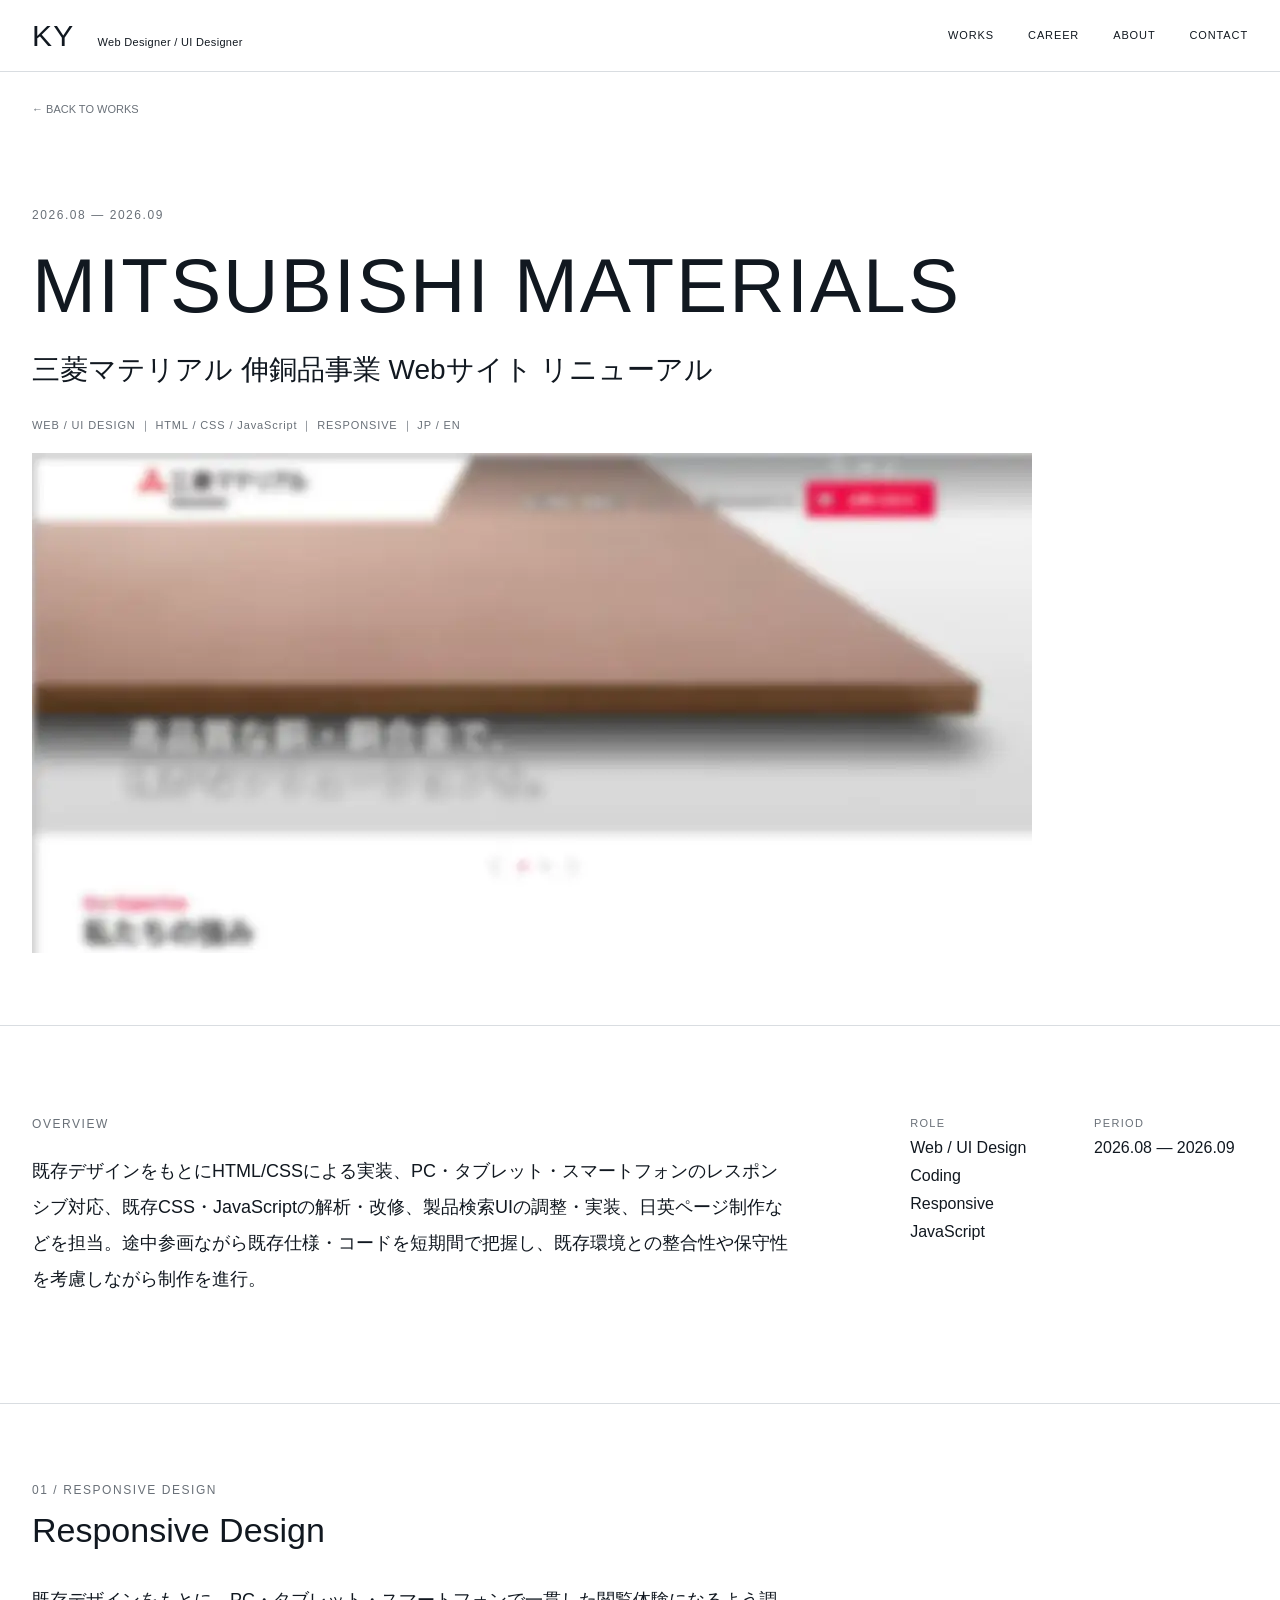
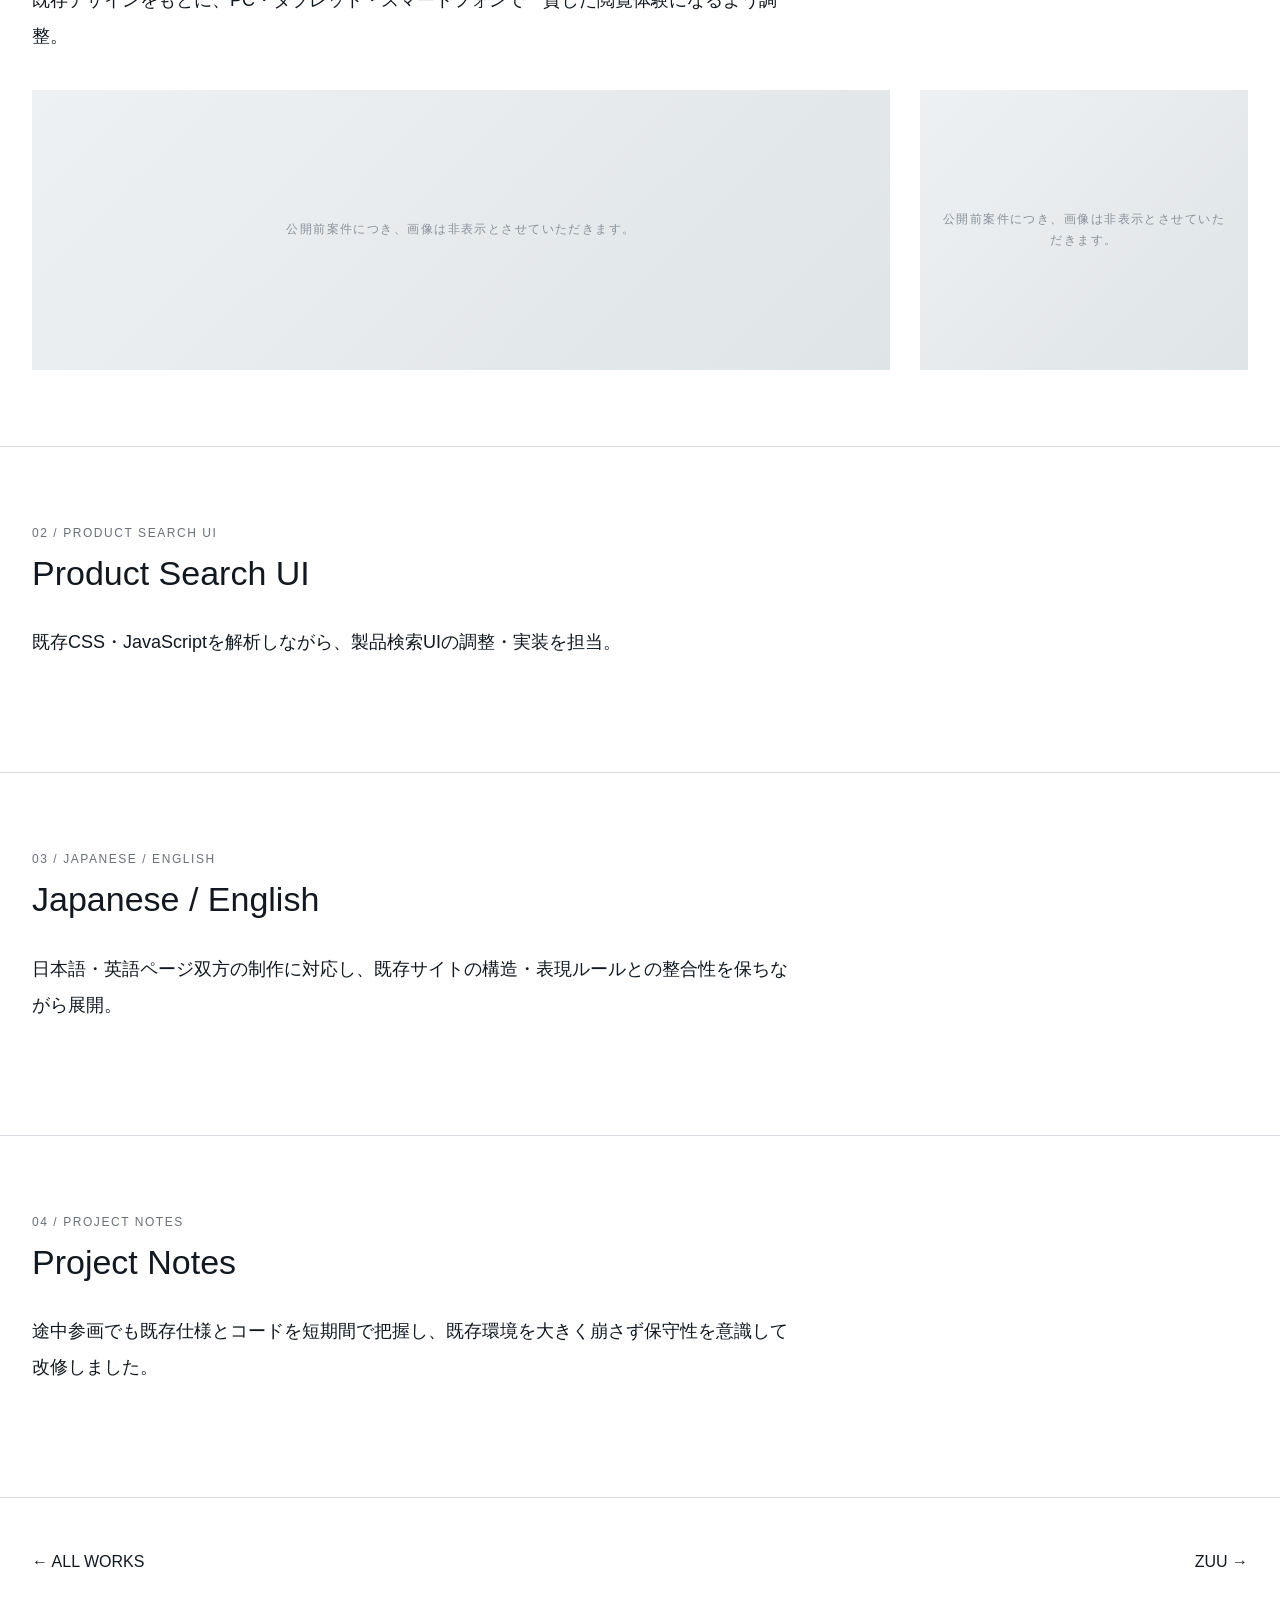
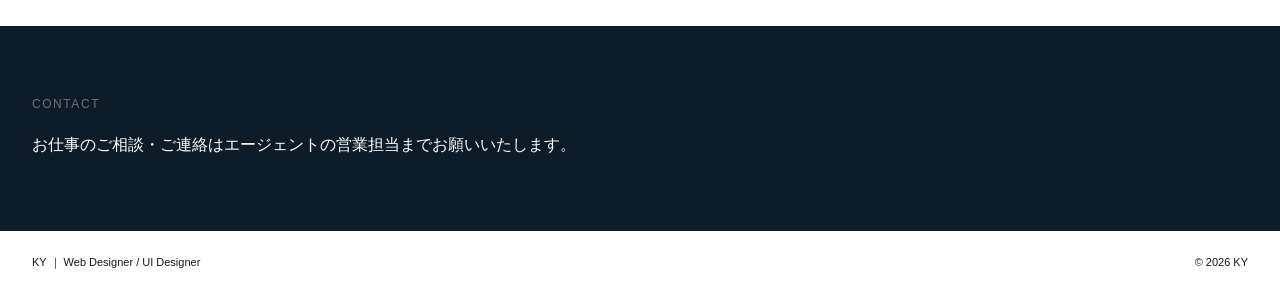
==== works/mitsubishi.html @ 1f9609f3 "Add files via upload" ====
<!doctype html>
<html lang="ja">

<head>
  <meta charset="utf-8">
  <meta name="viewport" content="width=device-width,initial-scale=1">
  <meta name="robots" content="noindex,nofollow,noarchive">
  <title>MITSUBISHI MATERIALS | KY Portfolio</title>
  <link rel="stylesheet" href="../assets/css/style.css">
</head>

<body>

  <header class="site-header">
    <div class="container header-inner">
      <a class="brand" href="../index.html">KY <small>Web Designer / UI Designer</small></a>
      <nav class="nav">
        <a href="../index.html#works">WORKS</a><a href="../index.html#career">CAREER</a>
        <a href="../index.html#about">ABOUT</a><a href="../index.html#contact">CONTACT</a>
      </nav>
    </div>
  </header>
  <main>
    <nav class="container breadcrumb" aria-label="パンくず"><a href="../index.html#works">← BACK TO WORKS</a></nav>
    <section class="project-hero">
      <div class="container">
        <div class="kicker">2026.08 — 2026.09</div>
        <h1 class="project-title">MITSUBISHI MATERIALS</h1>
        <p class="project-subtitle">三菱マテリアル 伸銅品事業 Webサイト リニューアル</p>
        <div class="tags">WEB / UI DESIGN ｜ HTML / CSS / JavaScript ｜ RESPONSIVE ｜ JP / EN</div>
        <img src="../assets/images/work_01_01.webp" alt="">
      </div>
    </section>
    <section class="section">
      <div class="container project-meta">
        <div>
          <div class="kicker">OVERVIEW</div>
          <p class="note">
            既存デザインをもとにHTML/CSSによる実装、PC・タブレット・スマートフォンのレスポンシブ対応、既存CSS・JavaScriptの解析・改修、製品検索UIの調整・実装、日英ページ制作などを担当。途中参画ながら既存仕様・コードを短期間で把握し、既存環境との整合性や保守性を考慮しながら制作を進行。
          </p>
        </div>
        <dl class="project-data">
          <div>
            <dt>ROLE</dt>
            <dd>Web / UI Design<br>Coding<br>Responsive<br>JavaScript</dd>
          </div>
          <div>
            <dt>PERIOD</dt>
            <dd>2026.08 — 2026.09</dd>
          </div>
        </dl>
      </div>
    </section>
    <section class="case-block">
      <div class="container">
        <div class="kicker">01 / RESPONSIVE DESIGN</div>
        <h2>Responsive Design</h2>
        <p class="note">既存デザインをもとに、PC・タブレット・スマートフォンで一貫した閲覧体験になるよう調整。</p>
        <div class="case-images two" style="margin-top:36px">
          <div class="placeholder">公開前案件につき、画像は非表示とさせていただきます。</div>
          <div class="placeholder">公開前案件につき、画像は非表示とさせていただきます。</div>
        </div>
      </div>
    </section>
    <section class="case-block">
      <div class="container">
        <div class="kicker">02 / PRODUCT SEARCH UI</div>
        <h2>Product Search UI</h2>
        <p class="note">既存CSS・JavaScriptを解析しながら、製品検索UIの調整・実装を担当。</p>
        <div class="case-images equal" style="margin-top:36px">
        </div>
      </div>
    </section>
    <section class="case-block">
      <div class="container">
        <div class="kicker">03 / JAPANESE / ENGLISH</div>
        <h2>Japanese / English</h2>
        <p class="note">日本語・英語ページ双方の制作に対応し、既存サイトの構造・表現ルールとの整合性を保ちながら展開。</p>
        <div class="case-images equal" style="margin-top:36px">

        </div>
      </div>
    </section>
    <section class="case-block">
      <div class="container">
        <div class="kicker">04 / PROJECT NOTES</div>
        <h2>Project Notes</h2>
        <p class="note">途中参画でも既存仕様とコードを短期間で把握し、既存環境を大きく崩さず保守性を意識して改修しました。</p>
        <div class="case-images equal" style="margin-top:36px">

        </div>
      </div>
    </section>
    <div class="container project-nav"><a href="../index.html#works">← ALL WORKS</a><a href="zuu.html">ZUU →</a></div>
  </main>

  <section class="contact" id="contact">
    <div class="container contact-inner">
      <header>
        <p class="kicker">CONTACT</p>
        <p>お仕事のご相談・ご連絡はエージェントの営業担当までお願いいたします。</p>
      </header>
    </div>
  </section>
  <footer class="site-footer">
    <div class="container footer-inner"><span>KY ｜ Web Designer / UI Designer</span><span>© 2026 KY</span></div>
  </footer>
  <script src="../assets/js/main.js"></script>
</body>

</html>
---- assets/css/style.css ----
:root {
  --ink:#111820;
  --muted:#697078;
  --line:#d9dde1;
  --navy:#0c1d29;
  --paper:#fff;
  --soft:#f4f6f7;
  --max:1240px;
}

* {
  box-sizing:border-box
}

html {
  scroll-behavior:smooth
}

body {
  margin:0;
  color:var(--ink);
  background:var(--paper);
  font-family:"Helvetica Neue",Helvetica,"Noto Sans JP","Hiragino Kaku Gothic ProN","Yu Gothic",Arial,sans-serif;
  line-height:1.75
}

img {
  max-width:100%;
  display:block
}

a {
  color:inherit;
  text-decoration:none
}

.container {
  width:min(calc(100% - 64px),var(--max));
  margin:auto
}

.site-header {
  height:72px;
  border-bottom:1px solid var(--line);
  display:flex;
  align-items:center;
  position:sticky;
  top:0;
  background:rgba(255,255,255,.96);
  z-index:10
}

.header-inner {
  display:flex;
  align-items:center;
  justify-content:space-between
}

.brand {
  font:300 30px/1 Helvetica,"Helvetica Neue",Arial,sans-serif;
  letter-spacing:.04em
}

.brand small {
  font-size:11px;
  margin-left:14px;
  letter-spacing:.03em
}

.nav {
  display:flex;
  gap:34px;
  font-size:11px;
  letter-spacing:.08em
}

.hero {
  display:grid;
  grid-template-columns:1fr 1.1fr;
  min-height:590px;
  border-bottom:1px solid var(--line)
}

.hero-media {
  width: 100%;
}

.hero-media img {
  display: block;
  width: 100%;
  height: auto;
  object-fit: contain;
}

.hero-copy {
  padding:80px max(32px,calc((100vw - var(--max))/2)) 70px max(32px,calc((100vw - var(--max))/2));
  padding-right:64px
}

.eyebrow,.kicker {
  font-size:12px;
  letter-spacing:.13em;
  text-transform:uppercase;
  color:var(--muted)
}

.hero h1,.project-title,.section-title {
  font-family:Helvetica,"Helvetica Neue",Arial,sans-serif;
  font-weight:300;
  letter-spacing:.025em
}

.hero h1 {
  font-size:clamp(52px,6vw,88px);
  line-height:1.03;
  margin:28px 0
}

.hero-media {
  background:var(--soft);
  min-height:520px
}

.placeholder {
  width:100%;
  height:100%;
  min-height:280px;
  background:linear-gradient(135deg,#eef1f3,#dfe4e7);
  display:grid;
  place-items:center;
  color:#899198;
  font-size:12px;
  letter-spacing:.12em;
  text-align:center;
  padding:20px
}

.section {
  padding:88px 0;
  border-bottom:1px solid var(--line)
}

.section-head {
  display:flex;
  align-items:end;
  justify-content:space-between;
  margin-bottom:32px
}

.section-title {
  font-size:34px;
  letter-spacing:.12em;
  margin:0
}

.work-row {
  display:grid;
  grid-template-columns:1.05fr .95fr;
  gap:56px;
  padding:40px 0;
  margin-bottom:56px;
  border-bottom:1px solid var(--line)
}

.work-row:last-child {
  margin-bottom:0
}

.work-copy {
  align-self:center
}

.work-copy h3 {
  font-size:30px;
  font-weight:500;
  line-height:1.35;
  margin:8px 0 20px
}

.tags {
  font-size:11px;
  letter-spacing:.08em;
  color:var(--muted);
  margin:18px 0
}

.text-link {
  display:inline-flex;
  gap:30px;
  align-items:center;
  margin-top:18px;
  font-size:12px;
  letter-spacing:.08em
}

.other-card {
  border-top:1px solid var(--line);
  padding-top:18px
}

.other-card .placeholder {
  aspect-ratio:16/9;
  min-height:0
}

.other-card h3 {
  font-size:17px;
  margin:12px 0 0
}

.two-col {
  display:grid;
  grid-template-columns:1fr 1fr;
  gap:80px
}

.timeline {
  border-left:1px solid var(--line);
  padding-left:28px
}

.timeline-item {
  display:grid;
  grid-template-columns:110px 1fr;
  gap:20px;
  margin:0 0 26px;
  position:relative
}

.timeline-item:before {
  content:"";
  position:absolute;
  width:7px;
  height:7px;
  border-radius:50%;
  background:var(--ink);
  left:-32px;
  top:10px
}

.timeline time {
  font-size:12px;
  color:var(--muted)
}

.skills {
  display:grid;
  grid-template-columns:repeat(3,1fr);
  border-top:1px solid var(--line);
  border-left:1px solid var(--line)
}

.skill {
  min-height:120px;
  border-right:1px solid var(--line);
  border-bottom:1px solid var(--line);
  display:grid;
  place-items:center;
  text-align:center;
  font-size:13px;
  padding:15px
}

.contact {
  background:var(--navy);
  color:white;
  padding:56px 0
}

.contact-inner {
  display:flex;
  align-items:center;
  justify-content:space-between;
  gap:40px
}

.button {
  display:inline-block;
  background:#fff;
  color:#111;
  padding:15px 34px;
  font-size:13px
}

.site-footer {
  padding:22px 0;
  font-size:11px
}

.footer-inner {
  display:flex;
  justify-content:space-between
}

.breadcrumb {
  padding:28px 0;
  font-size:11px;
  color:var(--muted)
}

.project-hero {
  padding:58px 0 72px;
  border-bottom:1px solid var(--line)
}

.project-title {
  font-size:clamp(46px,6vw,78px);
  line-height:1.08;
  margin:18px 0
}

.project-subtitle {
  font-size:28px;
  font-weight:500;
  margin:0 0 22px
}

.project-cover {
  margin-top:50px;
  height:min(58vw,680px)
}

.meta-grid {
  display:grid;
  grid-template-columns:1.4fr .6fr;
  gap:90px
}

.meta-side {
  display:grid;
  grid-template-columns:1fr 1fr;
  gap:30px
}

.meta-side h3,.case-block h3 {
  font-size:11px;
  letter-spacing:.12em;
  color:var(--muted);
  font-weight:400
}

.case-block {
  padding:76px 0;
  border-bottom:1px solid var(--line)
}

.case-block h2 {
  font:300 34px/1.25 Helvetica,"Helvetica Neue",Arial,sans-serif;
  margin:8px 0 30px
}

.case-images.two {
  display:grid;
  grid-template-columns:1.7fr .65fr;
  gap:30px;
  align-items:start
}

.case-images.equal {
  display:grid;
  grid-template-columns:1fr 1fr;
  gap:30px
}

.project-nav {
  display:flex;
  justify-content:space-between;
  padding:50px 0
}

.note {
  max-width:760px;
  font-size:18px;
  line-height:2
}

@media(max-width:800px) {
  .container {
    width:min(calc(100% - 36px),var(--max))
  }
  .site-header {
    height:62px
  }
  .brand small {
    display:none
  }
  .nav {
    gap:15px;
    font-size:9px
  }
  .hero {
    grid-template-columns:1fr
  }
  .hero-copy {
    padding:55px 18px
  }
  .hero-media {
    min-height:330px
  }
  .section {
    padding:60px 0
  }
  .section-title {
    font-size:27px
  }
  .work-row,.two-col,.meta-grid {
    grid-template-columns:1fr;
    gap:30px
  }
  .skills {
    grid-template-columns:1fr 1fr
  }
  .case-images.two,.case-images.equal {
    grid-template-columns:1fr
  }
  .project-cover {
    height:62vw;
    min-height:280px
  }
  .project-title {
    font-size:46px
  }
  .contact-inner {
    display:block
  }
  .contact .button {
    margin-top:22px
  }
}

@media(max-width:520px) {
  .nav a:nth-child(2),.nav a:nth-child(3) {
    display:none
  }
  .timeline-item {
    grid-template-columns:80px 1fr
  }
  .skills {
    grid-template-columns:1fr 1fr
  }
  .section-head {
    display:block
  }
}

/* ---------- Simple archive project pages ---------- */
.archive-hero {
  padding:58px 0 48px;
  border-bottom:1px solid var(--line)
}

.archive-hero h1 {
  font:300 clamp(38px,5vw,64px)/1.12 Helvetica,"Helvetica Neue",Arial,sans-serif;
  margin:12px 0 18px
}

.archive-summary {
  max-width:850px;
  font-size:17px
}

.archive-info {
  display:grid;
  grid-template-columns:160px 1fr;
  gap:22px;
  padding:14px 0;
  border-top:1px solid var(--line)
}

.archive-info:last-child {
  border-bottom:1px solid var(--line)
}

.archive-info dt {
  font-size:11px;
  letter-spacing:.1em;
  color:var(--muted)
}

.archive-info dd {
  margin:0
}

.archive-gallery {
  display:grid;
  grid-template-columns:repeat(2,1fr);
  gap:28px;
  margin-top:34px
}

.archive-gallery .placeholder {
  aspect-ratio:16/10;
  min-height:0
}

.archive-description {
  max-width:850px
}

.archive-back {
  padding:45px 0
}

@media(max-width:800px) {
  .archive-info {
    grid-template-columns:1fr;
    gap:4px
  }
  .archive-gallery {
    grid-template-columns:1fr
  }
}

/* =========================================================
   Horizontal overflow prevention
   ========================================================= */
html, body {
  width: 100%;
  max-width: 100%;
  overflow-x: clip;
}

img, svg, video, iframe {
  max-width: 100%;
  height: auto;
}

.hero > *, .work-row > *, .two-col > *, .meta-grid > *, .case-images > *, .archive-gallery > *, .header-inner > *, .contact-inner > * {
  min-width: 0;
}

p, dd, a, small, .work-copy, .archive-summary, .note {
  overflow-wrap: anywhere;
}

@media (max-width: 800px) {
  .container {
    width: calc(100% - 36px);
    max-width: 100%;
  }
  .hero,   .work-row,   .two-col,   .meta-grid,   .case-images.two,   .case-images.equal,   .archive-gallery {
    min-width: 0;
    max-width: 100%;
  }
}

/* =========================================================
   Semantic markup refactor
   ul / dl / section / article / figure are preferred over
   generic div wrappers where the content has clear meaning.
   ========================================================= */
ul, ol, dl {
  margin: 0;
  padding: 0;
}

.work-list, .other-list, .skill-list, .timeline, .archive-gallery, .case-images {
  list-style: none;
}

.work-list > li {
  padding: 0;
}

.other-list {
  display: grid;
  grid-template-columns: repeat(3, 1fr);
  gap: 30px;
}

.other-list > li {
  min-width: 0;
}

.skill-list {
  display: grid;
  grid-template-columns: repeat(3, 1fr);
  border-top: 1px solid var(--line);
  border-left: 1px solid var(--line);
}

.skill-list > li {
  min-height: 120px;
  border-right: 1px solid var(--line);
  border-bottom: 1px solid var(--line);
  display: grid;
  place-items: center;
  text-align: center;
  font-size: 13px;
  padding: 15px;
}

.timeline {
  border-left: 1px solid var(--line);
  padding-left: 28px;
}

.timeline > li {
  display: grid;
  grid-template-columns: 110px 1fr;
  gap: 20px;
  margin: 0 0 26px;
  position: relative;
}

.timeline > li::before {
  content: "";
  position: absolute;
  width: 7px;
  height: 7px;
  border-radius: 50%;
  background: var(--ink);
  left: -32px;
  top: 10px;
}

.timeline time {
  font-size: 12px;
  color: var(--muted);
}

.project-meta {
  display: grid;
  grid-template-columns: 1.4fr .6fr;
  gap: 90px;
}

.project-data {
  display: grid;
  grid-template-columns: 1fr 1fr;
  gap: 30px;
}

.project-data > div {
  min-width: 0;
}

.project-data dt, .archive-data dt {
  font-size: 11px;
  letter-spacing: .12em;
  color: var(--muted);
  font-weight: 400;
}

.project-data dd, .archive-data dd {
  margin: 0;
}

.archive-data > div {
  display: grid;
  grid-template-columns: 160px 1fr;
  gap: 22px;
  padding: 14px 0;
  border-top: 1px solid var(--line);
}

.archive-data > div:last-child {
  border-bottom: 1px solid var(--line);
}

figure {
  margin: 0;
}

figure figcaption {
  margin-top: 10px;
  font-size: 13px;
}

.other-list > *, .skill-list > *, .timeline > *, .project-meta > *, .project-data > *, .archive-data > * {
  min-width: 0;
}

@media (max-width: 800px) {
  .other-list {
    grid-template-columns: 1fr 1fr;
  }
  .skill-list {
    grid-template-columns: 1fr 1fr;
  }
  .timeline > li {
    grid-template-columns: 80px 1fr;
  }
  .project-meta {
    grid-template-columns: 1fr;
    gap: 30px;
  }
  .archive-data > div {
    grid-template-columns: 1fr;
    gap: 4px;
  }
}

@media (max-width: 520px) {
  .other-list {
    grid-template-columns: 1fr;
  }
}

/* OTHER WORKS：期間・職種・業務内容 */
.other-card time {
  display: block;
  margin-top: 14px;
  color: var(--muted);
  font-size: 11px;
  letter-spacing: .08em;
}

.other-card h3 {
  margin-top: 4px;
}

.career-card__role {
  margin: 3px 0 10px;
  color: var(--muted);
  font-size: 11px;
  line-height: 1.5;
  letter-spacing: .06em;
  text-transform: uppercase;
}

.career-card__description {
  margin: 0;
  font-size: 13px;
  line-height: 1.75;
  overflow-wrap: anywhere;
}

.other-card, .other-card > * {
  min-width: 0;
}
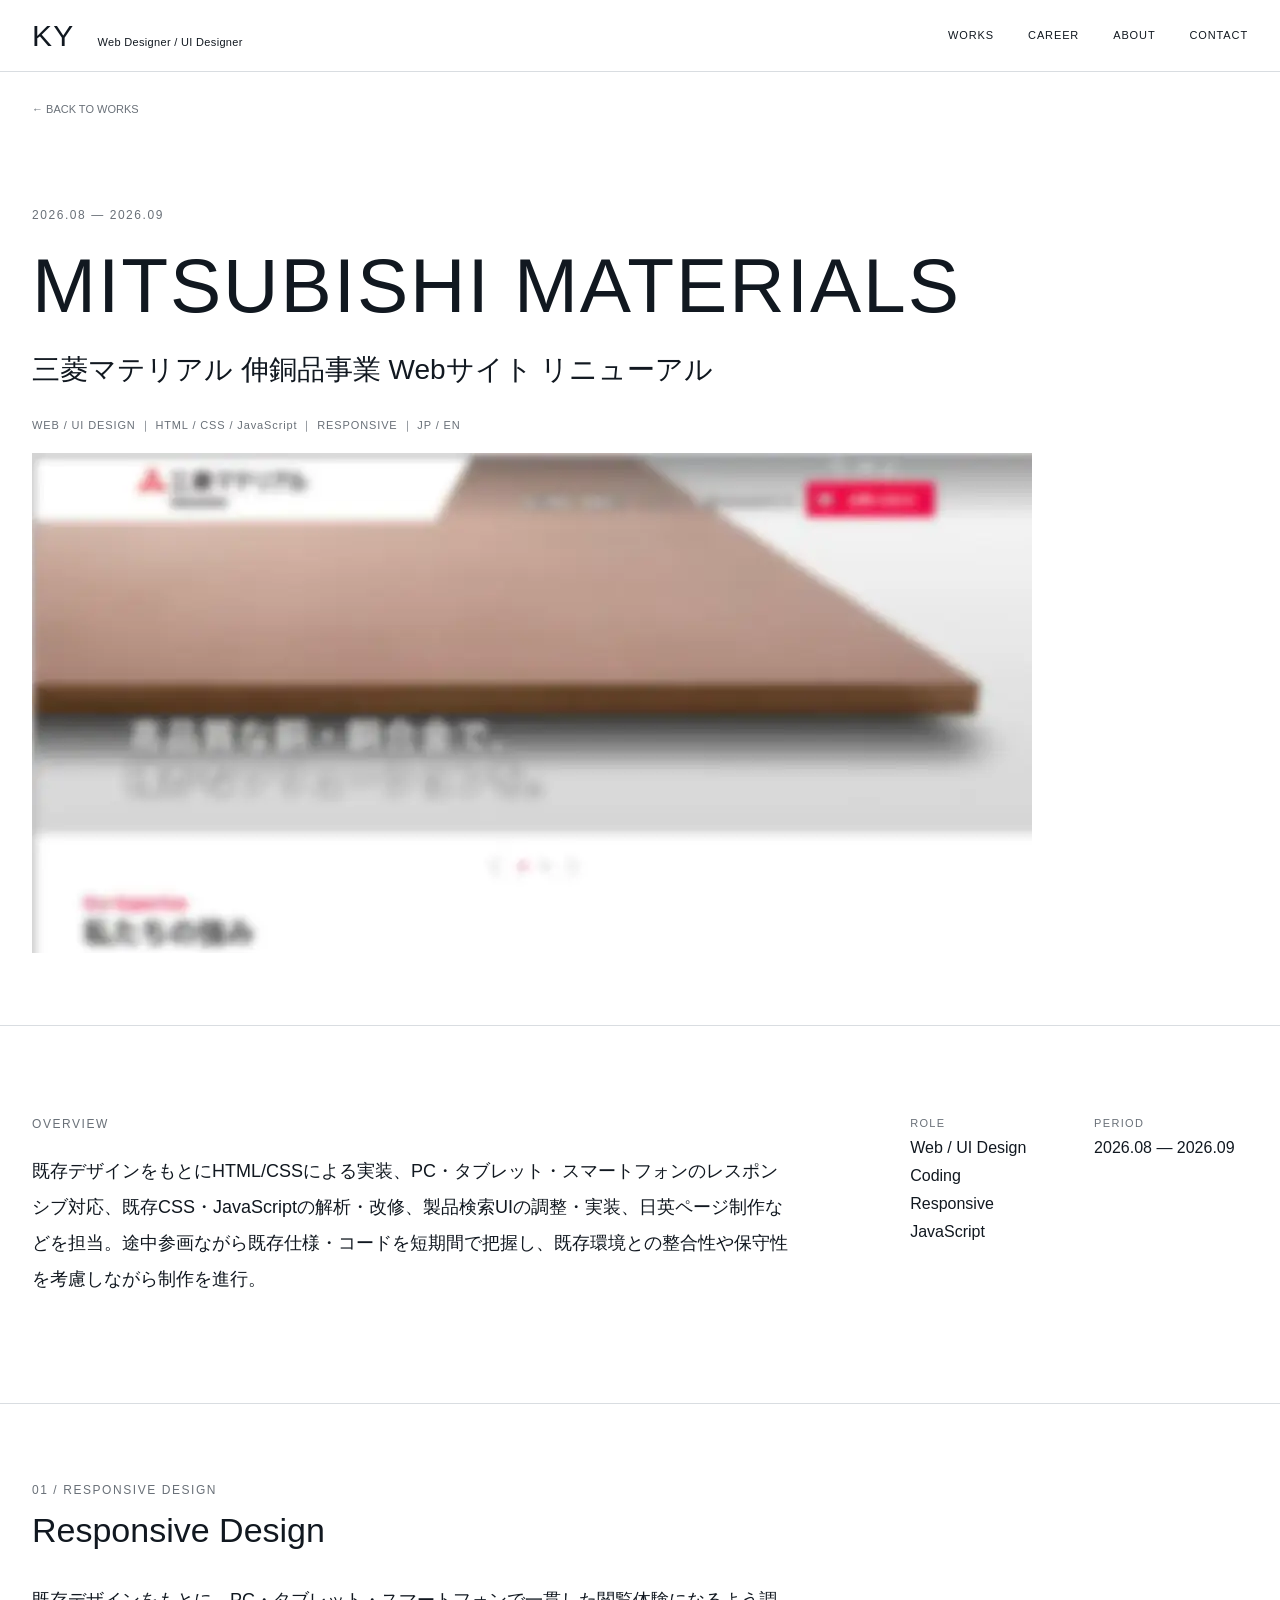
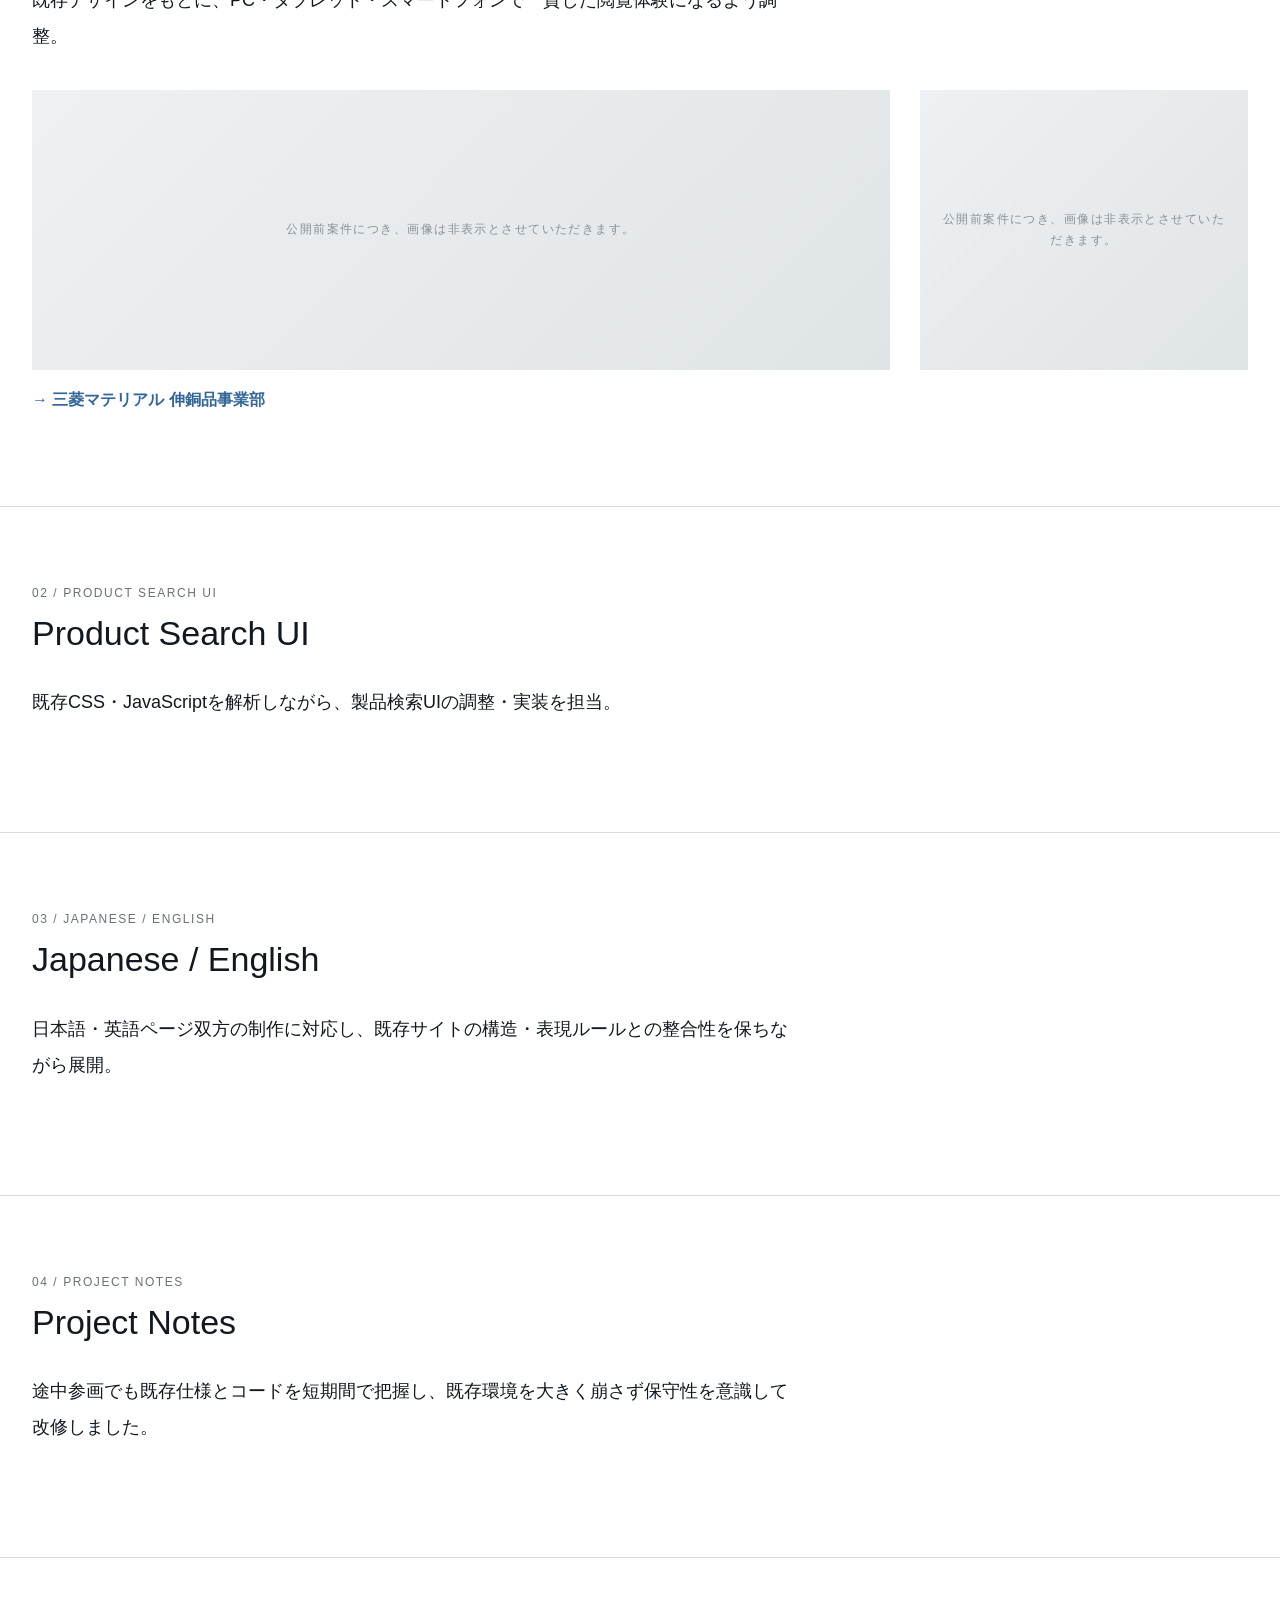
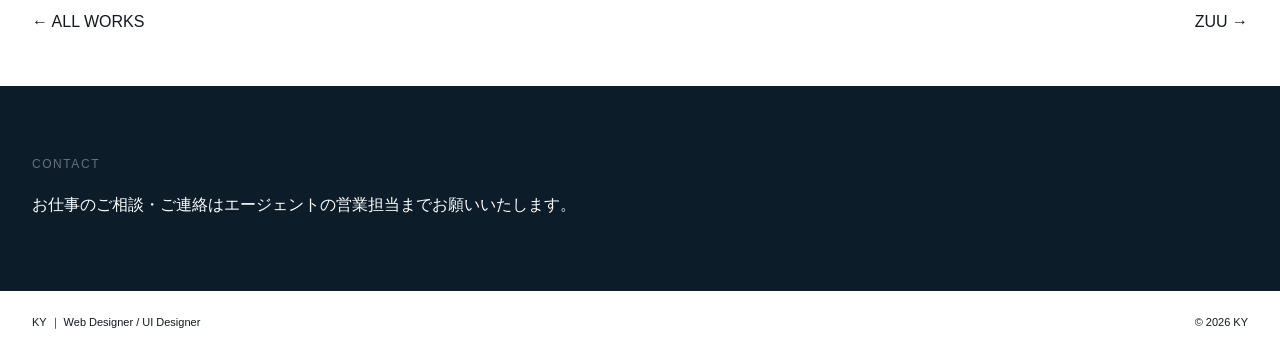
==== commit 6ef5cccb: "Update portfolio" ====
--- a/works/mitsubishi.html
+++ b/works/mitsubishi.html
@@ -48,7 +48,7 @@
             <dt>PERIOD</dt>
             <dd>2026.08 — 2026.09</dd>
           </div>
-        </dl>
+      </div>
       </div>
     </section>
     <section class="case-block">
@@ -60,6 +60,7 @@
           <div class="placeholder">公開前案件につき、画像は非表示とさせていただきます。</div>
           <div class="placeholder">公開前案件につき、画像は非表示とさせていただきます。</div>
         </div>
+        <p><a class="ext_link" href="https://www.mitsubishi-copper.com/jp/" target="_blank">→ 三菱マテリアル 伸銅品事業部</a></p>
       </div>
     </section>
     <section class="case-block">
--- a/assets/css/style.css
+++ b/assets/css/style.css
@@ -31,7 +31,16 @@
 
 a {
   color:inherit;
-  text-decoration:none
+  text-decoration:none;
+}
+
+a.ext_link {
+  color: #369;
+  font-weight: 600;
+}
+
+a.ext_link:hover {
+  color: #666;
 }
 
 .container {
@@ -193,6 +202,12 @@
   letter-spacing:.08em
 }
 
+.other-grid {
+  display:grid;
+  grid-template-columns:repeat(3,1fr);
+  gap:30px
+}
+
 .other-card {
   border-top:1px solid var(--line);
   padding-top:18px
@@ -407,6 +422,9 @@
     grid-template-columns:1fr;
     gap:30px
   }
+  .other-grid {
+    grid-template-columns:1fr 1fr
+  }
   .skills {
     grid-template-columns:1fr 1fr
   }
@@ -431,6 +449,9 @@
 @media(max-width:520px) {
   .nav a:nth-child(2),.nav a:nth-child(3) {
     display:none
+  }
+  .other-grid {
+    grid-template-columns:1fr
   }
   .timeline-item {
     grid-template-columns:80px 1fr
@@ -499,6 +520,14 @@
 
 .archive-back {
   padding:45px 0
+}
+
+.other-card a {
+  display:block
+}
+
+.other-card small {
+  color:var(--muted)
 }
 
 @media(max-width:800px) {
@@ -525,7 +554,7 @@
   height: auto;
 }
 
-.hero > *, .work-row > *, .two-col > *, .meta-grid > *, .case-images > *, .archive-gallery > *, .header-inner > *, .contact-inner > * {
+.hero > *, .work-row > *, .two-col > *, .meta-grid > *, .case-images > *, .archive-gallery > *, .other-grid > *, .header-inner > *, .contact-inner > * {
   min-width: 0;
 }
 
@@ -538,7 +567,7 @@
     width: calc(100% - 36px);
     max-width: 100%;
   }
-  .hero,   .work-row,   .two-col,   .meta-grid,   .case-images.two,   .case-images.equal,   .archive-gallery {
+  .hero,   .work-row,   .two-col,   .meta-grid,   .case-images.two,   .case-images.equal,   .archive-gallery,   .other-grid {
     min-width: 0;
     max-width: 100%;
   }
@@ -726,6 +755,13 @@
   overflow-wrap: anywhere;
 }
 
-.other-card, .other-card > * {
+.career-card__link {
+  display: inline-block;
+  margin-top: 14px;
+  font-size: 11px;
+  letter-spacing: .08em;
+}
+
+.other-card, .other-card > *, .other-card a {
   min-width: 0;
 }
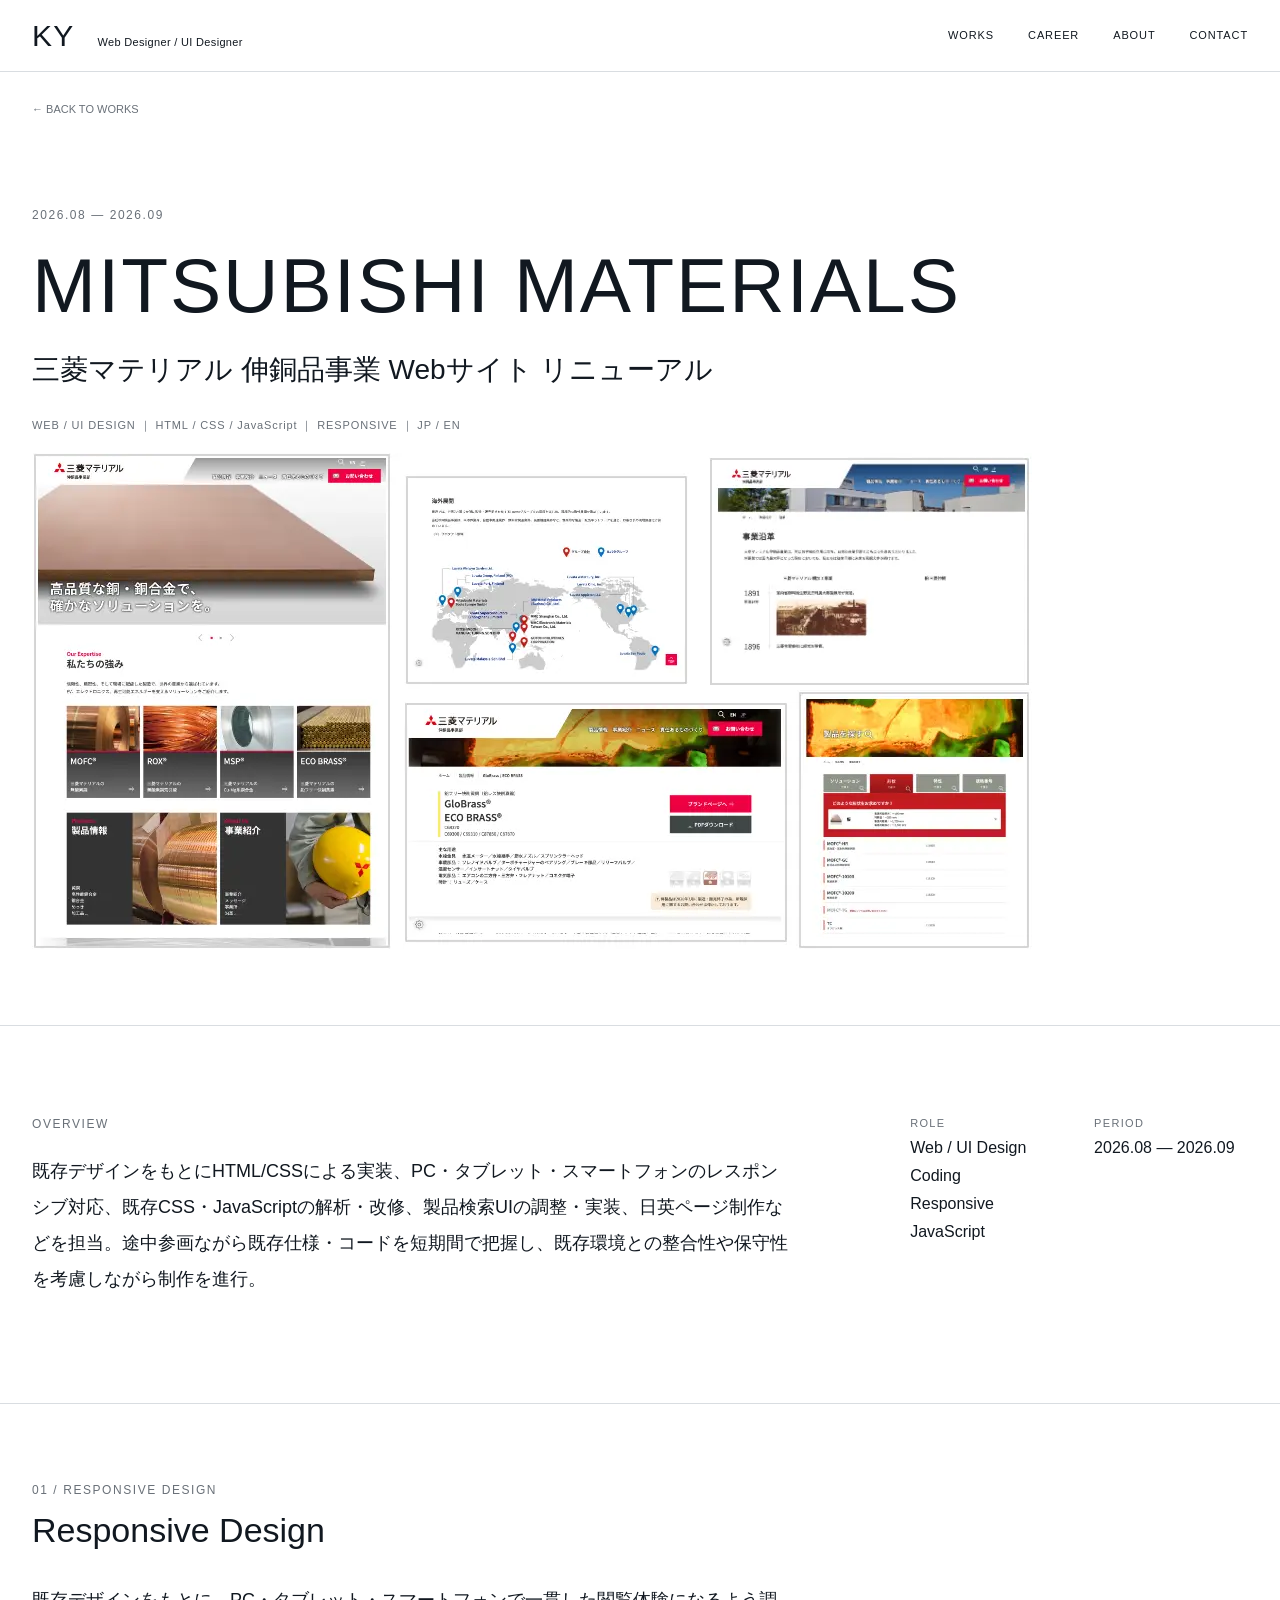
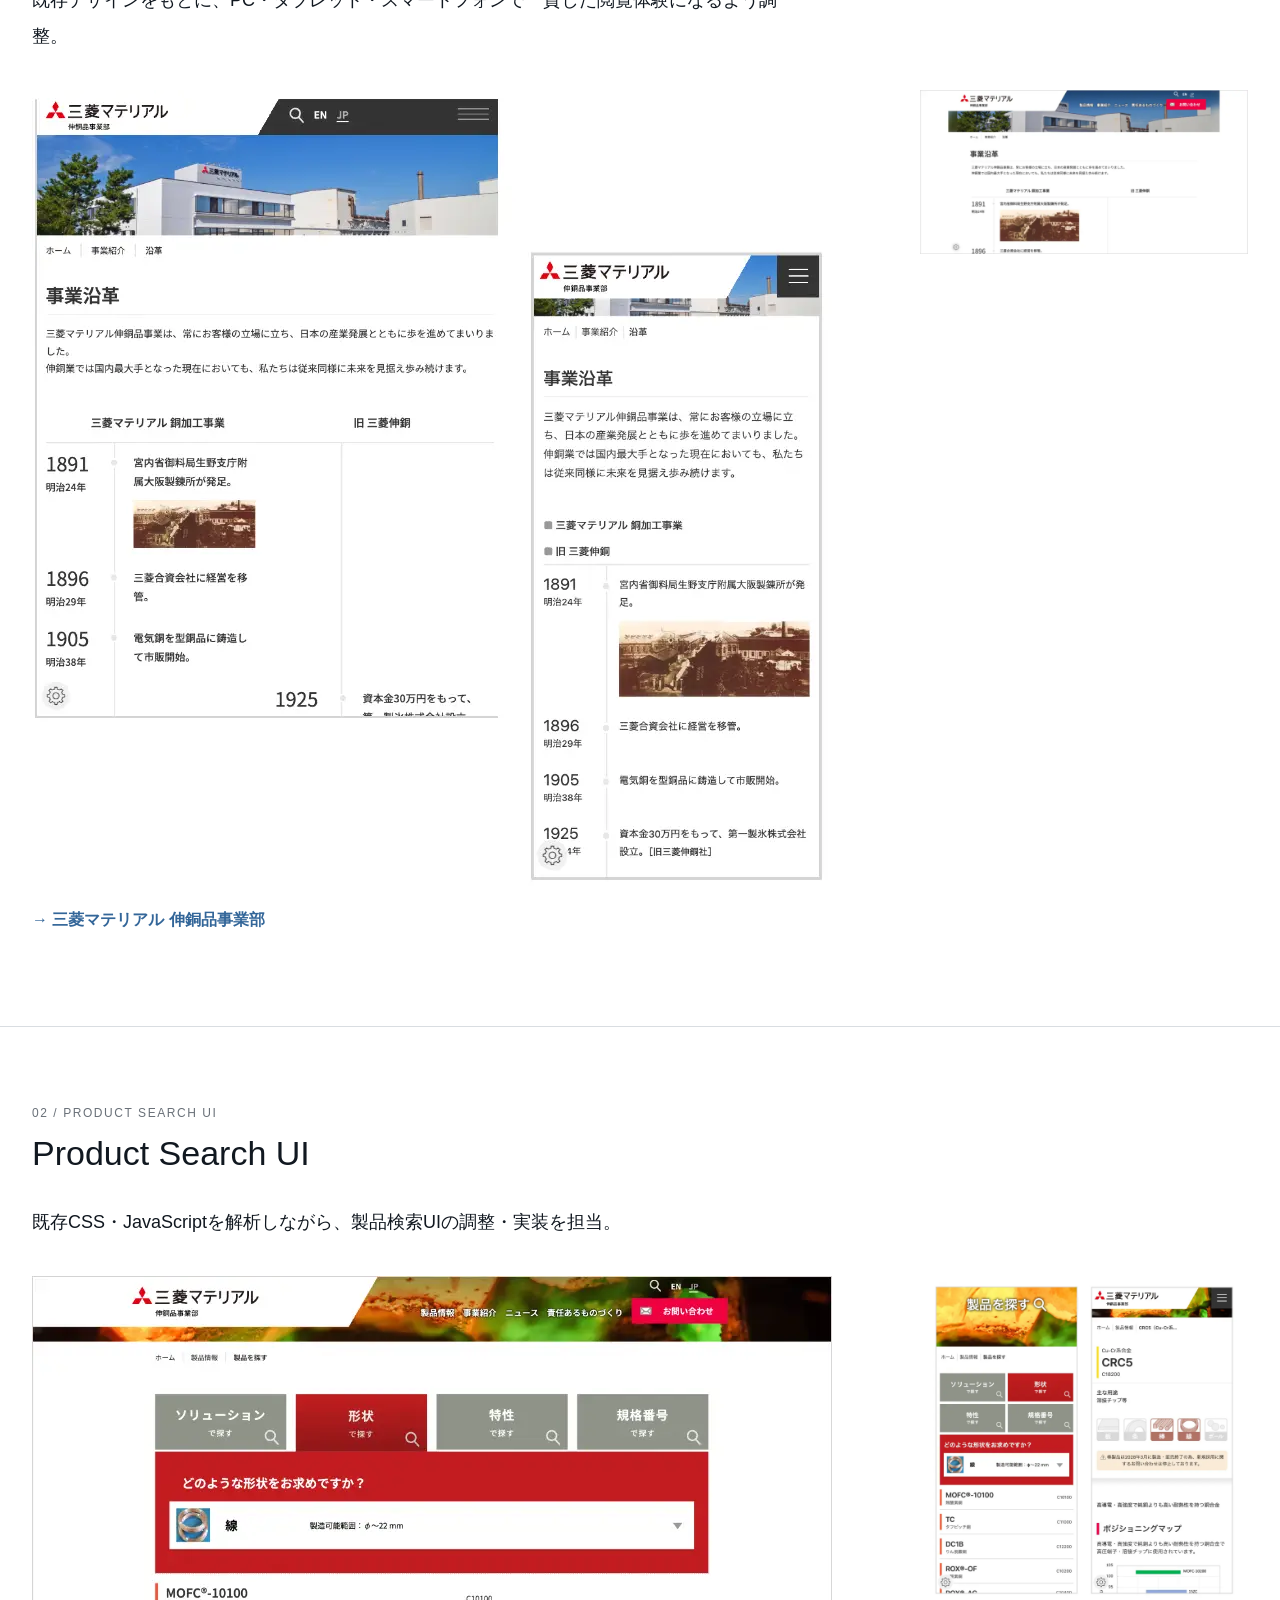
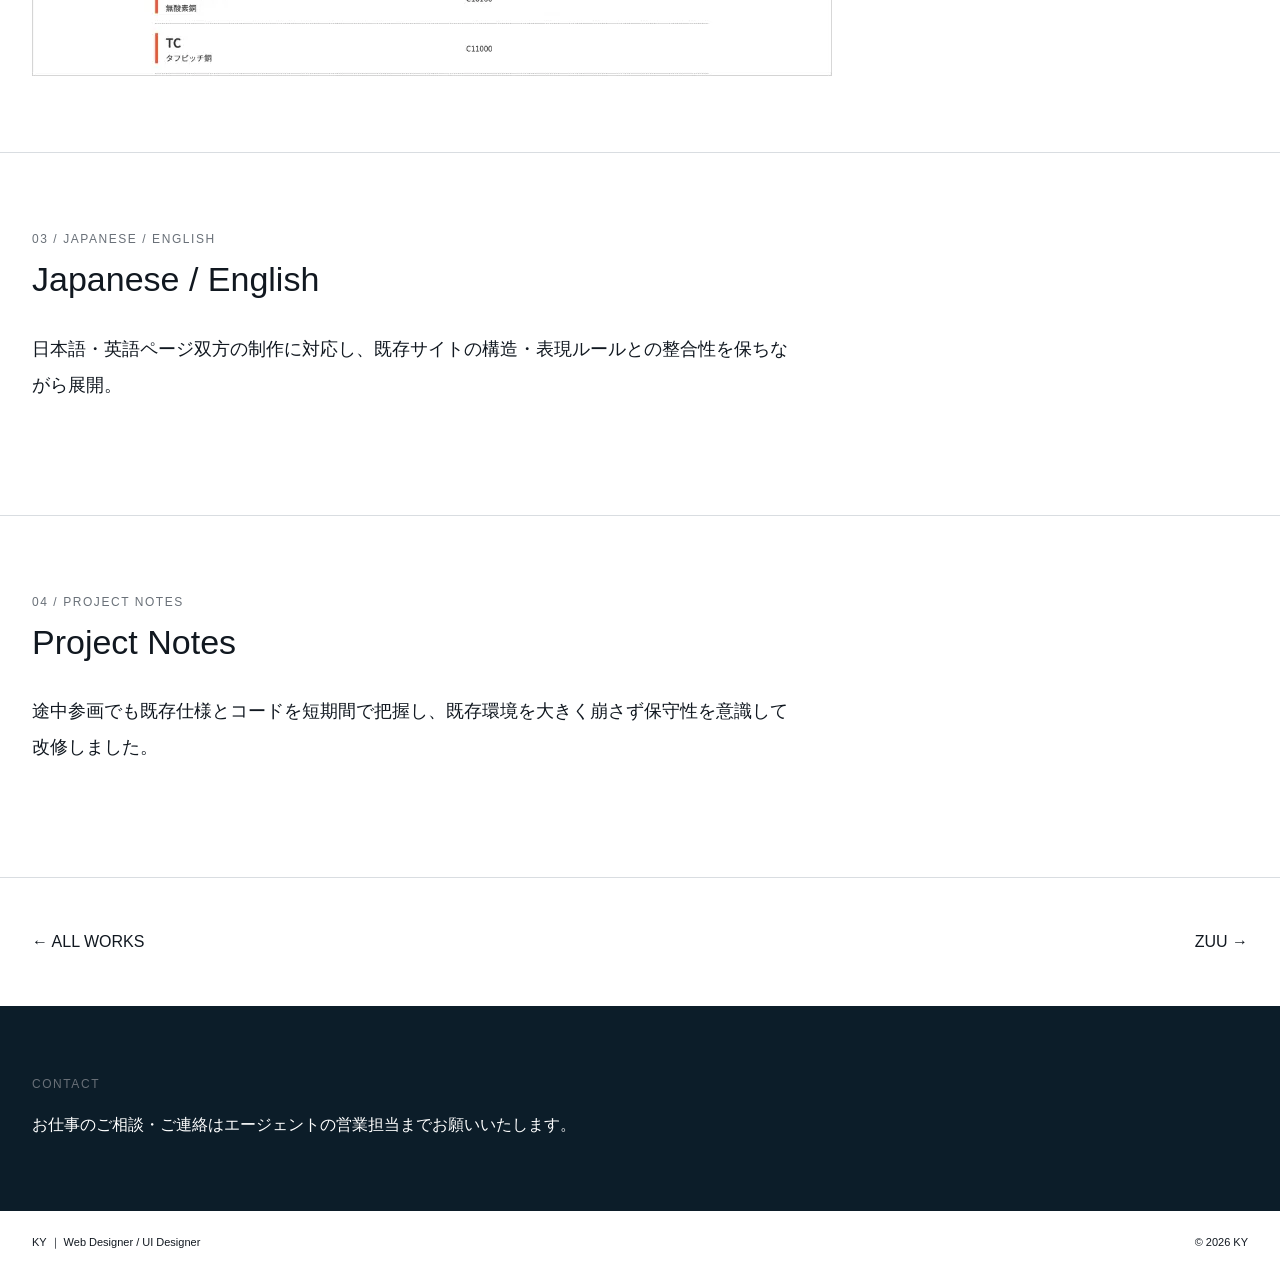
==== commit 4e4ac3dd: "三菱マテリアル画像追加" ====
--- a/works/mitsubishi.html
+++ b/works/mitsubishi.html
@@ -57,8 +57,8 @@
         <h2>Responsive Design</h2>
         <p class="note">既存デザインをもとに、PC・タブレット・スマートフォンで一貫した閲覧体験になるよう調整。</p>
         <div class="case-images two" style="margin-top:36px">
-          <div class="placeholder">公開前案件につき、画像は非表示とさせていただきます。</div>
-          <div class="placeholder">公開前案件につき、画像は非表示とさせていただきます。</div>
+           <img src="../assets/images/work_01_05.webp" alt="">
+           <img src="../assets/images/work_01_04.webp" alt="">
         </div>
         <p><a class="ext_link" href="https://www.mitsubishi-copper.com/jp/" target="_blank">→ 三菱マテリアル 伸銅品事業部</a></p>
       </div>
@@ -68,7 +68,10 @@
         <div class="kicker">02 / PRODUCT SEARCH UI</div>
         <h2>Product Search UI</h2>
         <p class="note">既存CSS・JavaScriptを解析しながら、製品検索UIの調整・実装を担当。</p>
-        <div class="case-images equal" style="margin-top:36px">
+        <div class="case-images two" style="margin-top:36px">
+           <img src="../assets/images/work_01_03.webp" alt="">
+           <img src="../assets/images/work_01_02.webp" alt="">
+        </div>
         </div>
       </div>
     </section>
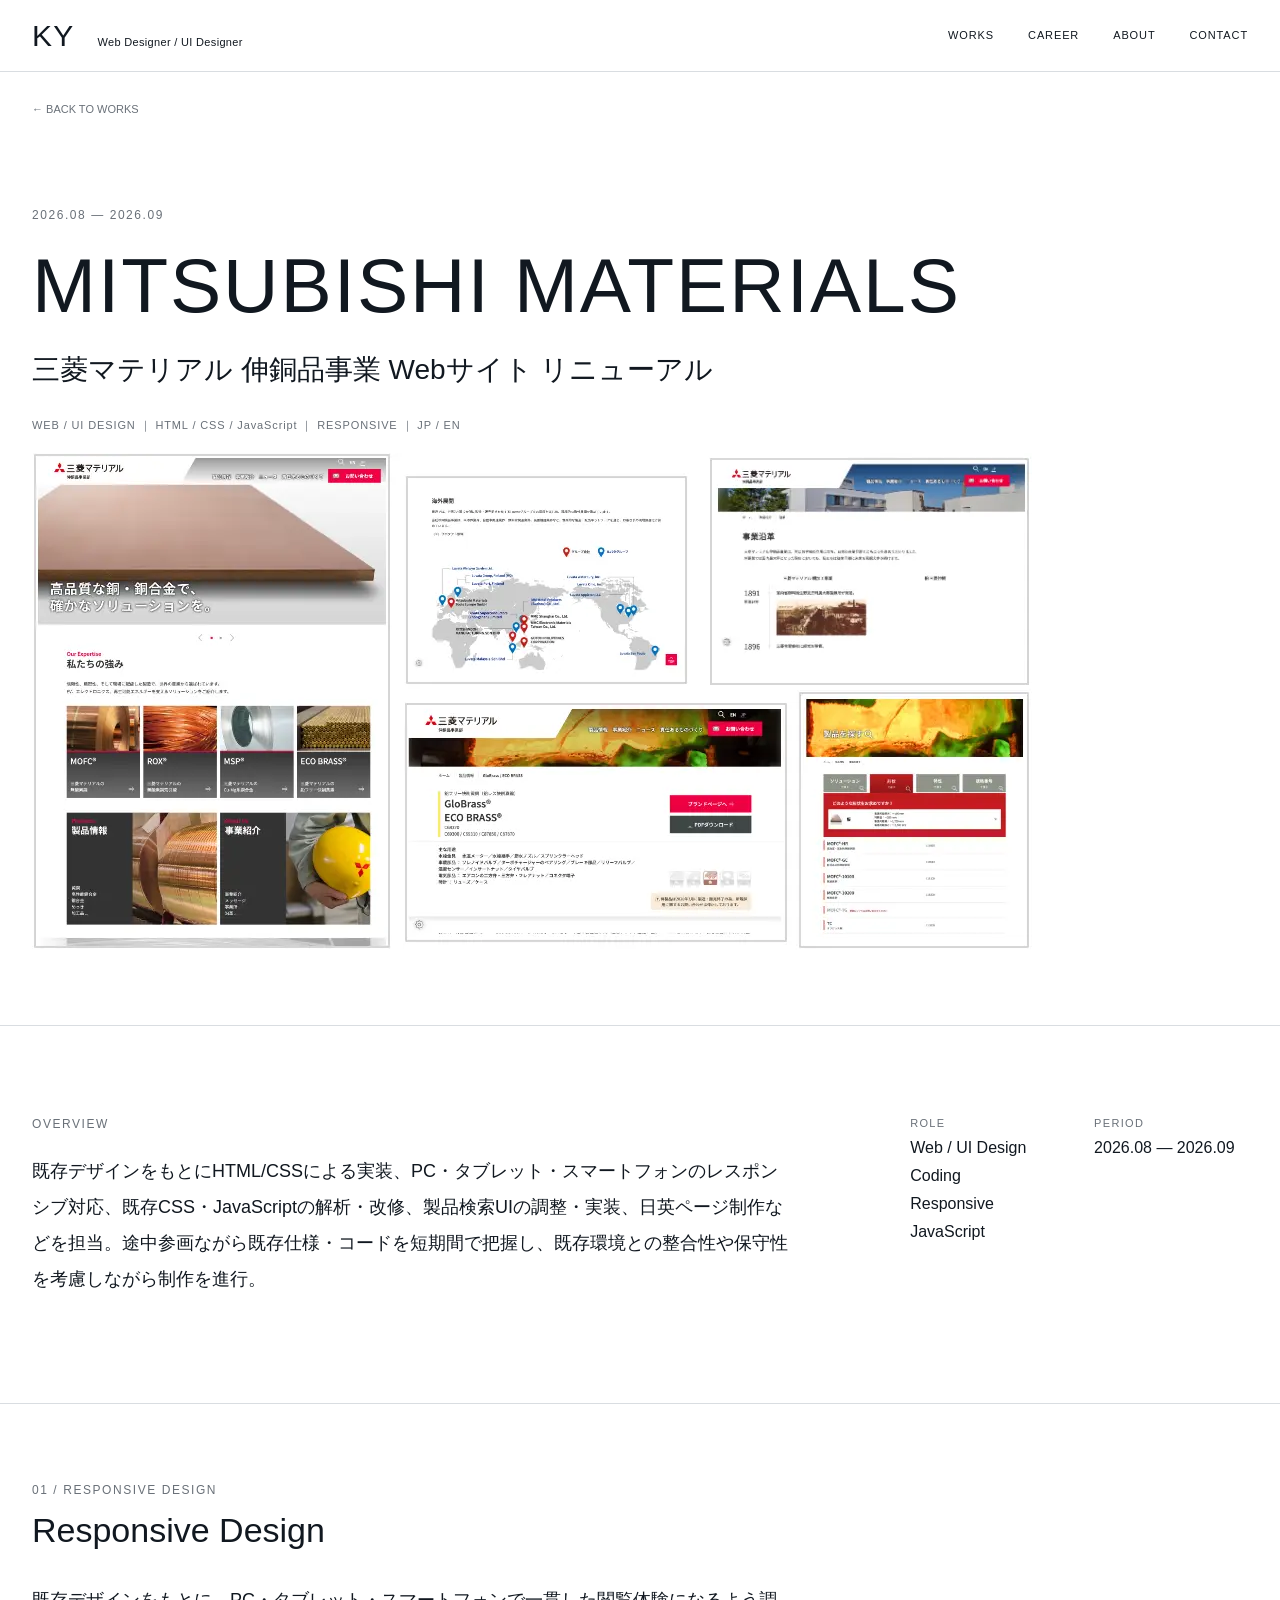
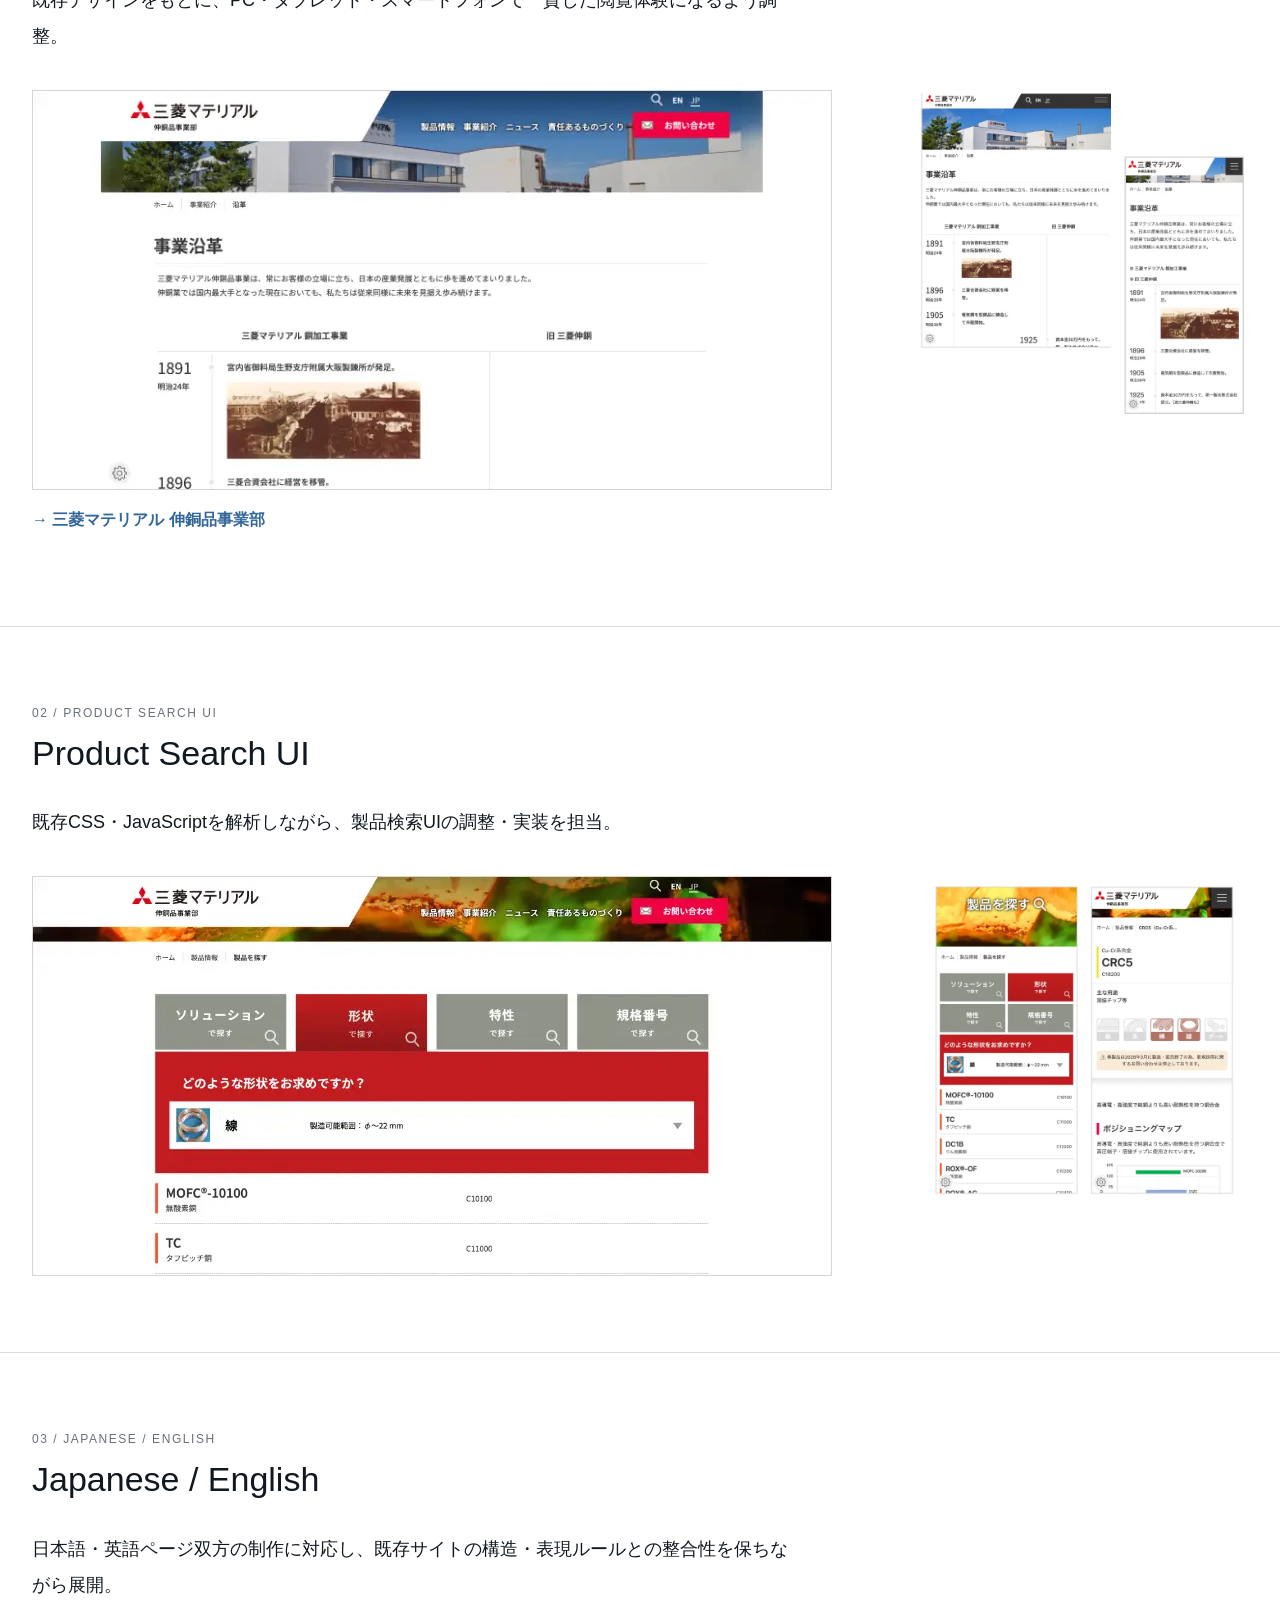
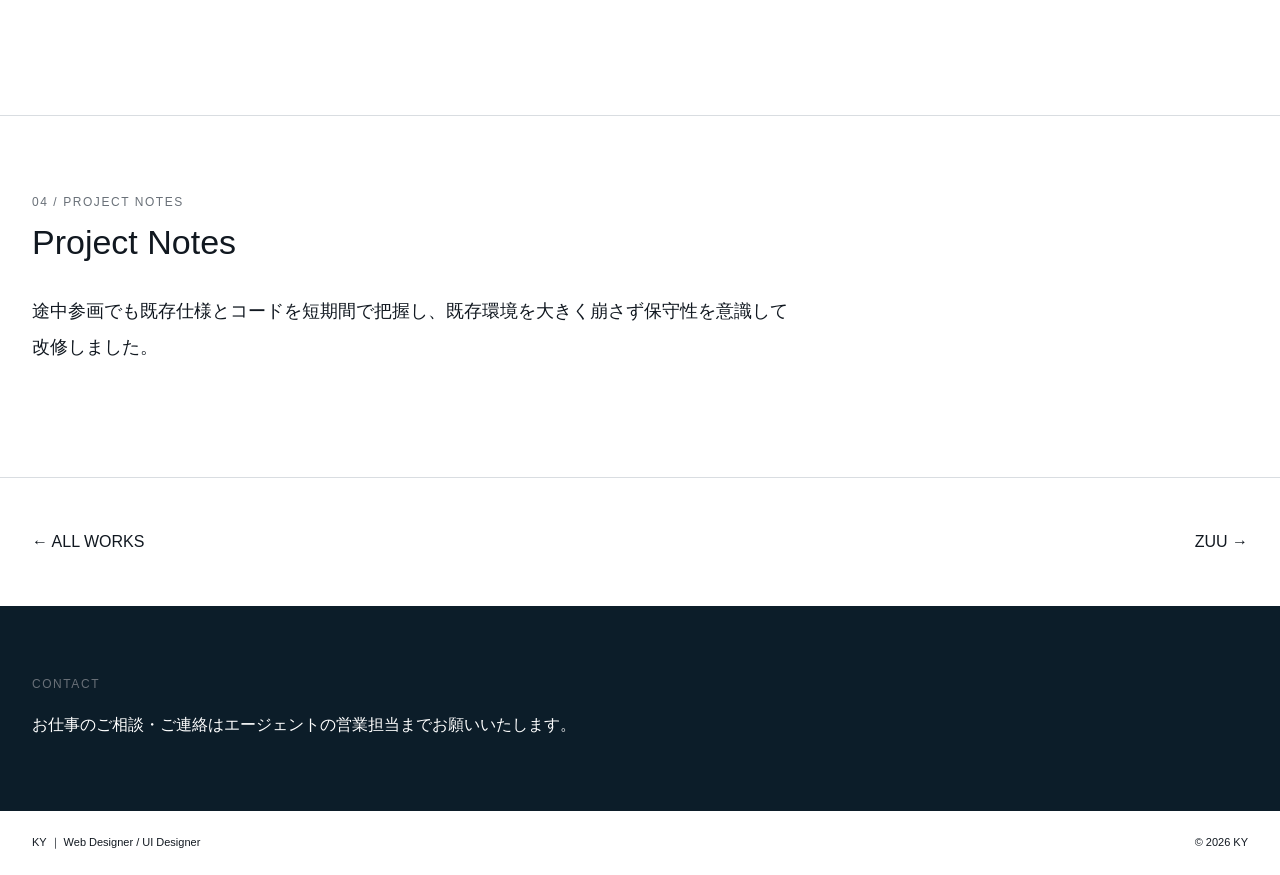
==== commit f627b840: "画像の順序を修正し、三菱マテリアルのリンクを追加" ====
--- a/works/mitsubishi.html
+++ b/works/mitsubishi.html
@@ -57,8 +57,8 @@
         <h2>Responsive Design</h2>
         <p class="note">既存デザインをもとに、PC・タブレット・スマートフォンで一貫した閲覧体験になるよう調整。</p>
         <div class="case-images two" style="margin-top:36px">
+           <img src="../assets/images/work_01_04.webp" alt="">
            <img src="../assets/images/work_01_05.webp" alt="">
-           <img src="../assets/images/work_01_04.webp" alt="">
         </div>
         <p><a class="ext_link" href="https://www.mitsubishi-copper.com/jp/" target="_blank">→ 三菱マテリアル 伸銅品事業部</a></p>
       </div>
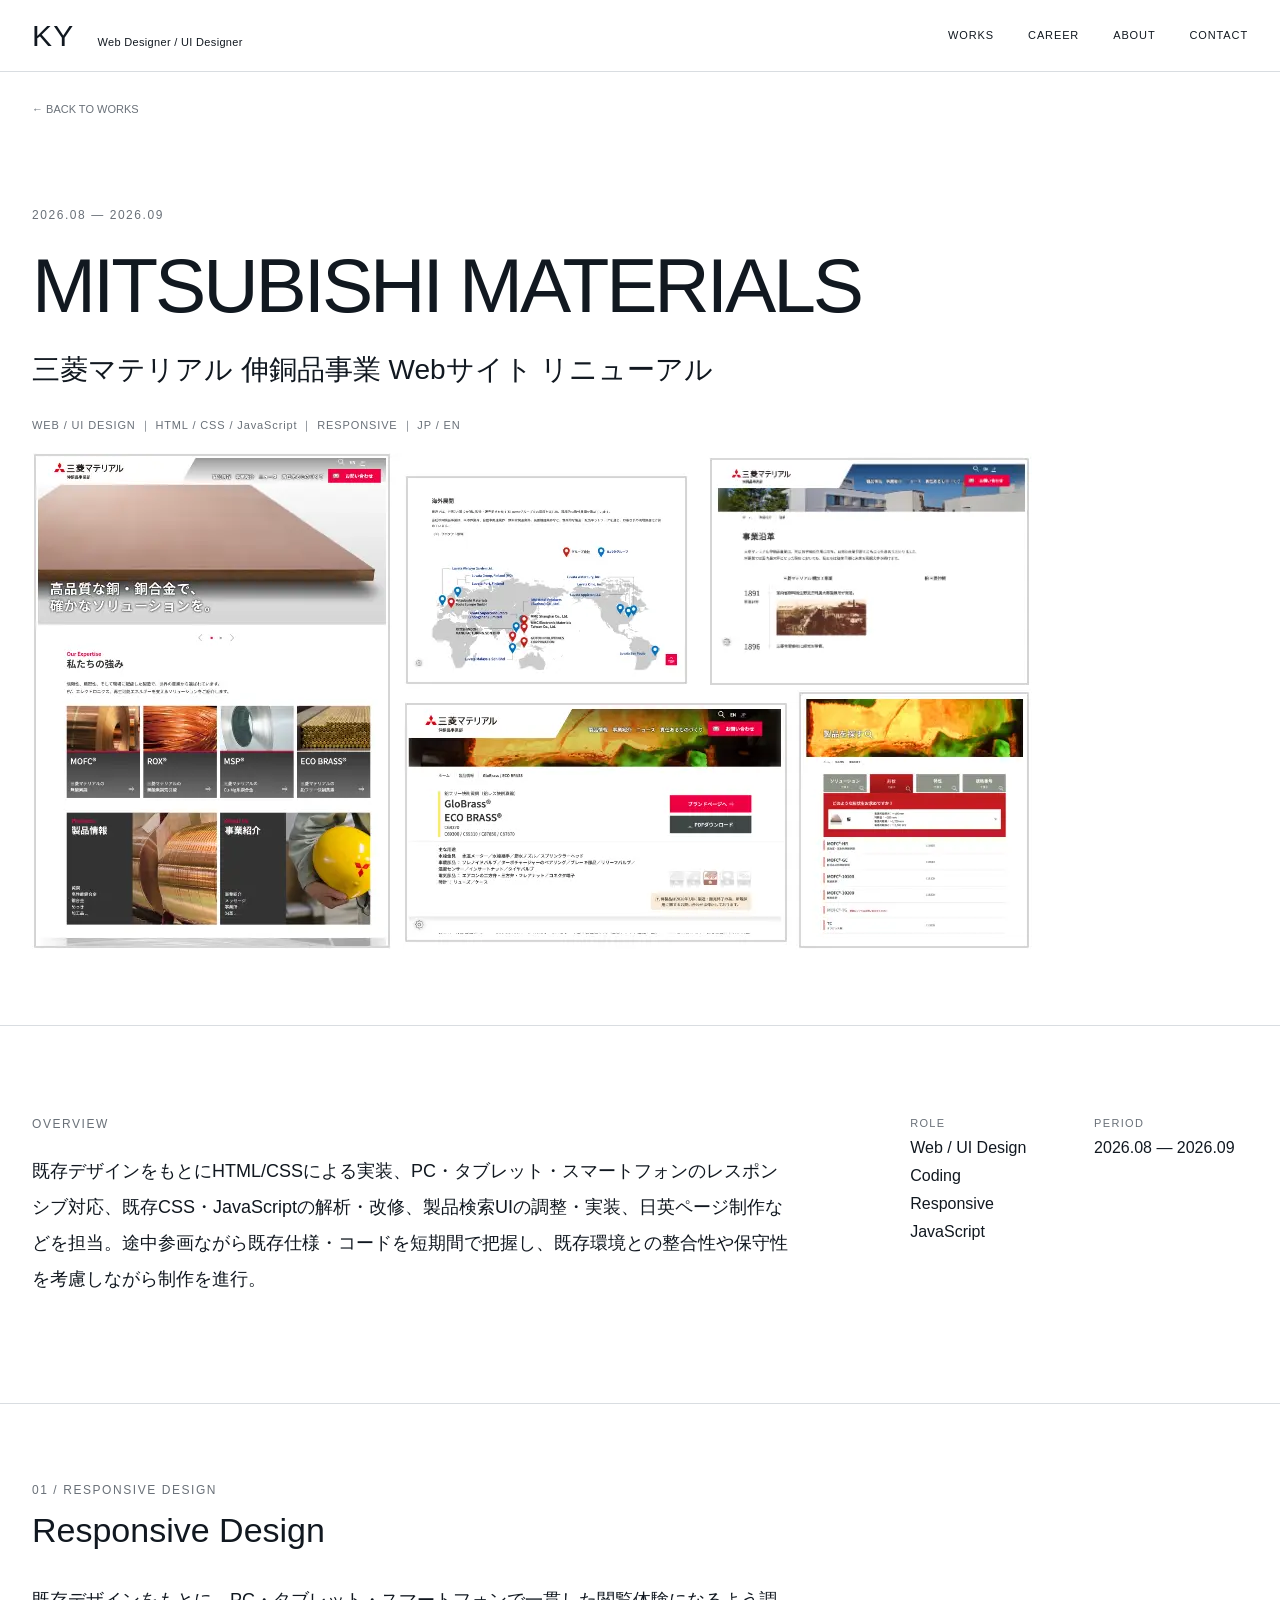
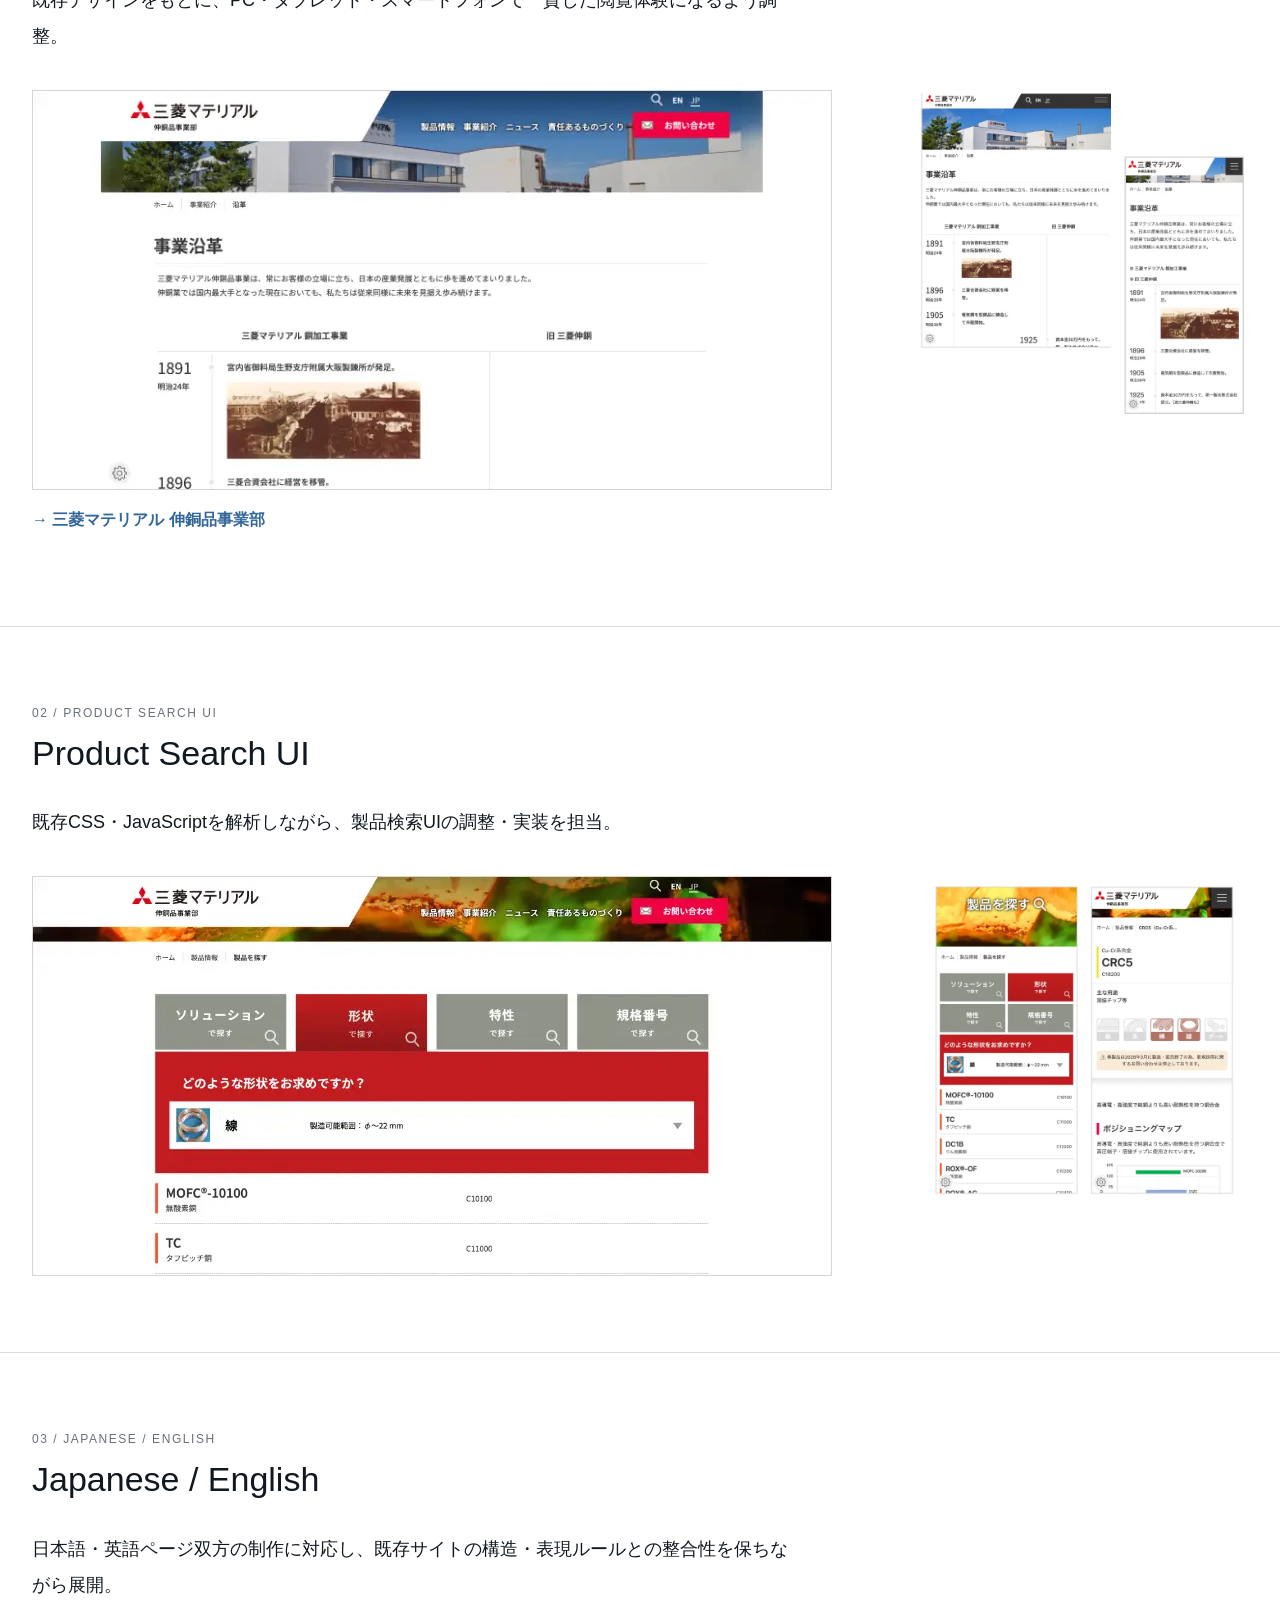
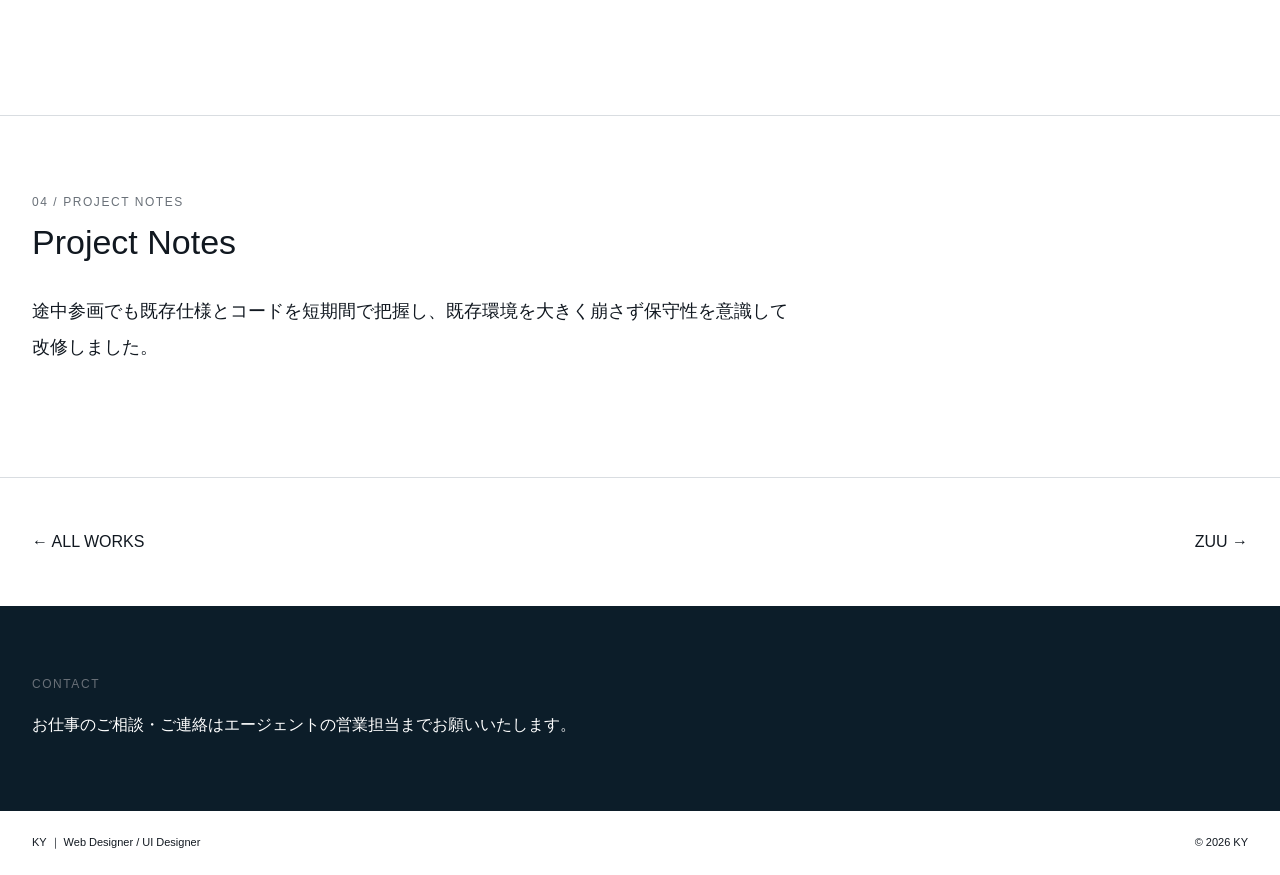
==== commit fb94f816: "Google Tag Managerを追加し、トラッキング機能を実装" ====
--- a/works/mitsubishi.html
+++ b/works/mitsubishi.html
@@ -7,10 +7,20 @@
   <meta name="robots" content="noindex,nofollow,noarchive">
   <title>MITSUBISHI MATERIALS | KY Portfolio</title>
   <link rel="stylesheet" href="../assets/css/style.css">
+  <!-- Google Tag Manager -->
+  <script>(function(w,d,s,l,i){w[l]=w[l]||[];w[l].push({'gtm.start':
+  new Date().getTime(),event:'gtm.js'});var f=d.getElementsByTagName(s)[0],
+  j=d.createElement(s),dl=l!='dataLayer'?'&l='+l:'';j.async=true;j.src=
+  'https://www.googletagmanager.com/gtm.js?id='+i+dl;f.parentNode.insertBefore(j,f);
+  })(window,document,'script','dataLayer','GTM-W3QR4MW8');</script>
+  <!-- End Google Tag Manager -->
 </head>
 
 <body>
-
+  <!-- Google Tag Manager (noscript) -->
+  <noscript><iframe src="https://www.googletagmanager.com/ns.html?id=GTM-W3QR4MW8"
+  height="0" width="0" style="display:none;visibility:hidden"></iframe></noscript>
+  <!-- End Google Tag Manager (noscript) -->
   <header class="site-header">
     <div class="container header-inner">
       <a class="brand" href="../index.html">KY <small>Web Designer / UI Designer</small></a>
--- a/assets/css/style.css
+++ b/assets/css/style.css
@@ -116,7 +116,7 @@
 .hero h1,.project-title,.section-title {
   font-family:Helvetica,"Helvetica Neue",Arial,sans-serif;
   font-weight:300;
-  letter-spacing:.025em
+  letter-spacing:-0.04em;
 }
 
 .hero h1 {
